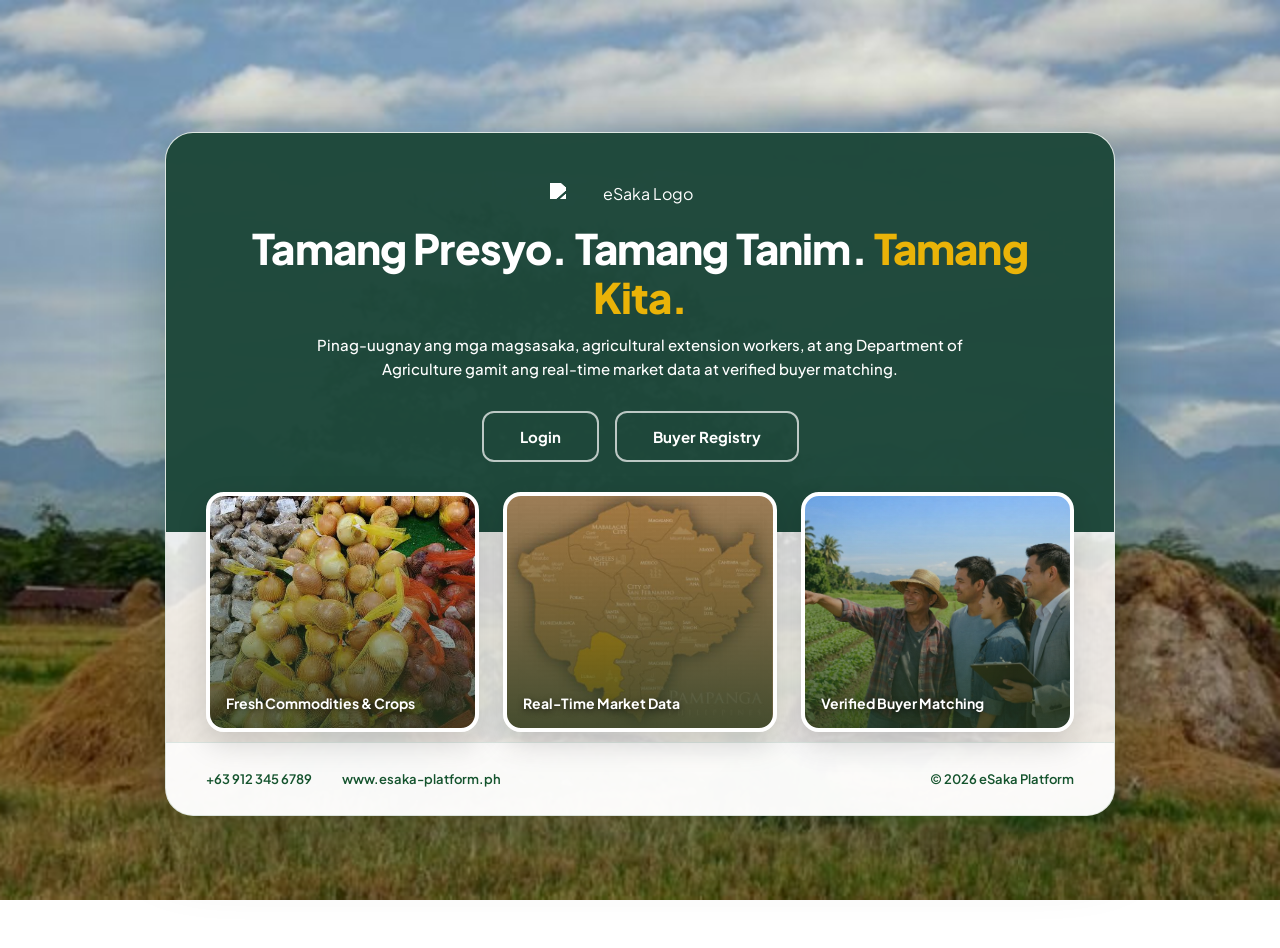
==== frontend/index.html @ f0208234 "style: update color variables and background styles for improved UI consistency" ====
<!DOCTYPE html>
<html lang="en">
<head>
<meta charset="UTF-8">
<meta name="viewport" content="width=device-width, initial-scale=1.0">
<title>eSaka — Tamang Presyo. Tamang Tanim. Tamang Kita.</title>
<link rel="preconnect" href="https://fonts.googleapis.com">
<link rel="preconnect" href="https://fonts.gstatic.com" crossorigin>
<link href="https://fonts.googleapis.com/css2?family=Plus+Jakarta+Sans:wght@400;500;600;700;800&display=swap" rel="stylesheet">
<style>
  :root {
    --green-primary: #0B382A;
    --green-dark: #14532D;
    --gold: #EAB308;
    --muted: #202824;
    --bean-sprout: #FFFFFF;
    --endive: #D9E4DE;
    --radicchio: #C0392B;
  }

  * {
    margin: 0;
    padding: 0;
    box-sizing: border-box;
  }

  html, body {
    width: 100%;
    min-height: 100vh;
    font-family: 'Plus Jakarta Sans', sans-serif;
    display: flex;
    align-items: center;
    justify-content: center;
    padding: 24px;
    position: relative;
    overflow-x: hidden;
  }

  /* ==========================================================
     BACKGROUND SLIDESHOW STYLES
     ========================================================== */
  .bg-slideshow {
    position: fixed;
    top: 0;
    left: 0;
    width: 100%;
    height: 100%;
    z-index: 0; /* Binago: 0 para hindi maitago sa likod */
  }

  .bg-slide {
    position: absolute;
    top: 0;
    left: 0;
    width: 100%;
    height: 100%;
    background-size: cover;
    background-position: center;
    /* TINANGGAL ang background-attachment: fixed */
    opacity: 0;
    transition: opacity 1s ease-in-out;
  }

  .bg-slide.active {
    opacity: 1;
  }

  /* Mga background images */
  .bg-slide:nth-child(1) { background-image: url('images/esakabg.jpg'); }
  .bg-slide:nth-child(2) { background-image: url('images/esakabg2.jpg'); }
  .bg-slide:nth-child(3) { background-image: url('images/esakabg3.avif'); }


  /* ==========================================================
     MAIN CARD LAYOUT
     ========================================================== */
  .landing-card-layout {
    width: 100%;
    max-width: 950px;
    /* Binago: mas transparent (0.65) at tinanggal ang backdrop-filter */
    background: rgba(255, 255, 255, 0.86);
    border-radius: 28px;
    overflow: hidden;
    box-shadow: 0 30px 70px rgba(11, 56, 42, 0.3);
    border: 1px solid rgba(217, 228, 222, 0.8);
    display: flex;
    flex-direction: column;
    z-index: 1;
    position: relative;
  }

  /* ==========================================================
     TOP SECTION - Logo and Title
     ========================================================== */
  .hero-header {
    /* Binago: semi-transparent green (0.72) */
    background: rgba(11, 56, 42, 0.9);
    padding: 50px 50px 70px 50px;
    color: #ffffff;
    text-align: center;
    display: flex;
    flex-direction: column;
    align-items: center;
    position: relative;
  }

  .brand-logo-img {
    width: 180px;
    height: auto;
    object-fit: contain;
    margin-bottom: 20px;
    filter: brightness(0) invert(1);
  }

  .hero-title {
    font-size: 42px;
    font-weight: 800;
    line-height: 1.15;
    letter-spacing: -0.02em;
    margin-bottom: 12px;
  }

  .hero-title span {
    color: var(--gold);
  }

  .hero-desc {
    font-size: 15px;
    line-height: 1.6;
    color: var(--bean-sprout);
    font-weight: 500;
    max-width: 650px;
  }

  /* ==========================================================
     BUTTONS - Transparent, same color pag hover
     ========================================================== */
  .action-buttons {
    display: flex;
    gap: 16px;
    margin-top: 30px;
  }

  .btn {
    appearance: none;
    font-family: inherit;
    font-size: 15px;
    font-weight: 700;
    padding: 14px 36px;
    border-radius: 12px;
    cursor: pointer;
    text-decoration: none;
    transition: all 0.25s ease;
    display: inline-flex;
    align-items: center;
    justify-content: center;
    border: 2px solid rgba(255, 255, 255, 0.7);
    background: transparent;
    color: #ffffff;
  }

  .btn:hover {
    background: var(--gold);
    border-color: var(--gold);
    color: var(--green-dark);
    transform: translateY(-2px);
    box-shadow: 0 6px 16px rgba(0, 0, 0, 0.2);
  }

  /* ==========================================================
     3 IMAGE CARDS - Overlapping
     ========================================================== */
  .cards-grid-container {
    display: grid;
    grid-template-columns: repeat(3, 1fr);
    gap: 24px;
    padding: 0 40px;
    margin-top: -40px;
    position: relative;
    z-index: 2;
  }

  .vertical-card {
    border-radius: 18px;
    overflow: hidden;
    box-shadow: 0 12px 30px rgba(0, 0, 0, 0.15);
    border: 4px solid var(--bean-sprout);
    height: 240px;
    position: relative;
    background-size: cover;
    background-position: center;
    transition: transform 0.3s ease;
  }

  .vertical-card:hover {
    transform: translateY(-6px);
  }

  .vertical-card:nth-child(1) {
    background-image: linear-gradient(to top, rgba(40,60,33,0.75), transparent), url('images/esakacrops.jpg');
  }
  .vertical-card:nth-child(2) {
    background-image: linear-gradient(to top, rgba(40,60,33,0.75), transparent), url('images/esakadatapic.jpg');
  }
  .vertical-card:nth-child(3) {
    background-image: linear-gradient(to top, rgba(40,60,33,0.75), transparent), url('images/esakabuyermatching.jpg');
  }

  .card-label {
    position: absolute;
    bottom: 16px;
    left: 16px;
    right: 16px;
    color: #ffffff;
    font-size: 14px;
    font-weight: 700;
    text-shadow: 0 2px 6px rgba(0,0,0,0.6);
  }

  /* ==========================================================
     FOOTER
     ========================================================== */
  .layout-footer {
    padding: 28px 40px;
    display: flex;
    justify-content: space-between;
    align-items: center;
    /* Binago: mas transparent (0.5) */
    background: rgba(255, 255, 255, 0.82);
    margin-top: 10px;
    border-top: 1px solid rgba(217, 228, 222, 0.9);
  }

  .footer-contact-info {
    display: flex;
    gap: 30px;
    font-size: 13px;
    font-weight: 600;
    color: var(--green-dark);
  }

  .footer-copyright {
    font-size: 13px;
    font-weight: 600;
    color: var(--green-dark);
  }

  @media (max-width: 768px) {
    .cards-grid-container {
      grid-template-columns: 1fr;
      margin-top: 20px;
      padding: 0 20px;
    }
    .hero-header {
      padding: 30px 20px 40px 20px;
    }
    .hero-title {
      font-size: 28px;
    }
    .layout-footer {
      flex-direction: column;
      gap: 12px;
      align-items: center;
      padding: 20px;
    }
    .action-buttons {
      flex-direction: column;
      width: 100%;
    }
    .btn {
      width: 100%;
    }
    .footer-contact-info {
      flex-direction: column;
      align-items: center;
      gap: 8px;
    }
  }
</style>
</head>
<body>

<!-- Background Slideshow Layer -->
<div class="bg-slideshow">
  <div class="bg-slide active"></div>
  <div class="bg-slide"></div>
  <div class="bg-slide"></div>
</div>

<div class="landing-card-layout">
 
  <!-- Top Section: Logo, Title, Description, Buttons -->
  <div class="hero-header">
    <img src="images/esakaname.png" alt="eSaka Logo" class="brand-logo-img">
    <h1 class="hero-title">Tamang Presyo. Tamang Tanim. <span>Tamang Kita.</span></h1>
    <p class="hero-desc">Pinag-uugnay ang mga magsasaka, agricultural extension workers, at ang Department of Agriculture gamit ang real-time market data at verified buyer matching.</p>
   
    <div class="action-buttons">
      <button class="btn" type="button" id="loginBtn">Login</button>
      <button class="btn" type="button" id="registryBtn">Buyer Registry</button>
    </div>
  </div>

  <!-- 3 Image Cards -->
  <div class="cards-grid-container">
    <div class="vertical-card">
      <div class="card-label"> Fresh Commodities & Crops</div>
    </div>
    <div class="vertical-card">
      <div class="card-label"> Real-Time Market Data</div>
    </div>
    <div class="vertical-card">
      <div class="card-label"> Verified Buyer Matching</div>
    </div>
  </div>

  <!-- Footer -->
  <div class="layout-footer">
    <div class="footer-contact-info">
      <span> +63 912 345 6789</span>
      <span> www.esaka-platform.ph</span>
    </div>
    <div class="footer-copyright">
      <span>&copy; 2026 eSaka Platform</span>
    </div>
  </div>

</div>

<script>
  // Navigation scripts
  document.getElementById('loginBtn').addEventListener('click', () => {
    window.location.href = 'login.html';
  });

  document.getElementById('registryBtn').addEventListener('click', () => {
    window.location.href = 'buyer-registry.html';
  });

  // Background Slideshow Script (Every 4 seconds)
  const slides = document.querySelectorAll('.bg-slide');
  let currentSlide = 0;

  function nextSlide() {
    slides[currentSlide].classList.remove('active');
    currentSlide = (currentSlide + 1) % slides.length;
    slides[currentSlide].classList.add('active');
  }

  setInterval(nextSlide, 4000);
</script>

</body>
</html>
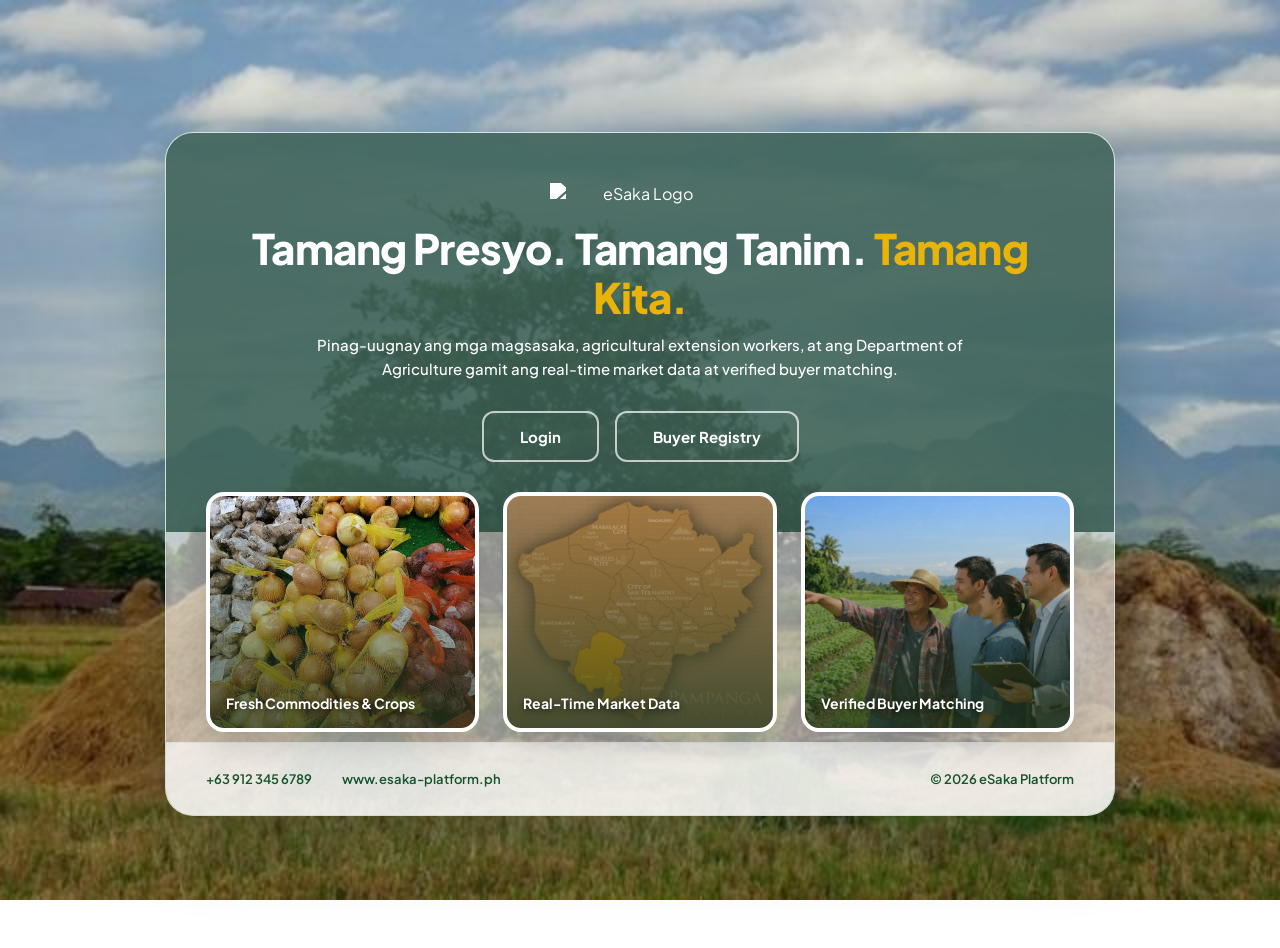
==== commit 73f692d0: "style: adjust background transparency for improved UI aesthetics" ====
--- a/frontend/index.html
+++ b/frontend/index.html
@@ -78,7 +78,7 @@
     width: 100%;
     max-width: 950px;
     /* Binago: mas transparent (0.65) at tinanggal ang backdrop-filter */
-    background: rgba(255, 255, 255, 0.86);
+    background: rgba(255, 255, 255, 0.58);
     border-radius: 28px;
     overflow: hidden;
     box-shadow: 0 30px 70px rgba(11, 56, 42, 0.3);
@@ -94,7 +94,7 @@
      ========================================================== */
   .hero-header {
     /* Binago: semi-transparent green (0.72) */
-    background: rgba(11, 56, 42, 0.9);
+    background: rgba(11, 56, 42, 0.68);
     padding: 50px 50px 70px 50px;
     color: #ffffff;
     text-align: center;
@@ -226,7 +226,7 @@
     justify-content: space-between;
     align-items: center;
     /* Binago: mas transparent (0.5) */
-    background: rgba(255, 255, 255, 0.82);
+    background: rgba(255, 255, 255, 0.68);
     margin-top: 10px;
     border-top: 1px solid rgba(217, 228, 222, 0.9);
   }
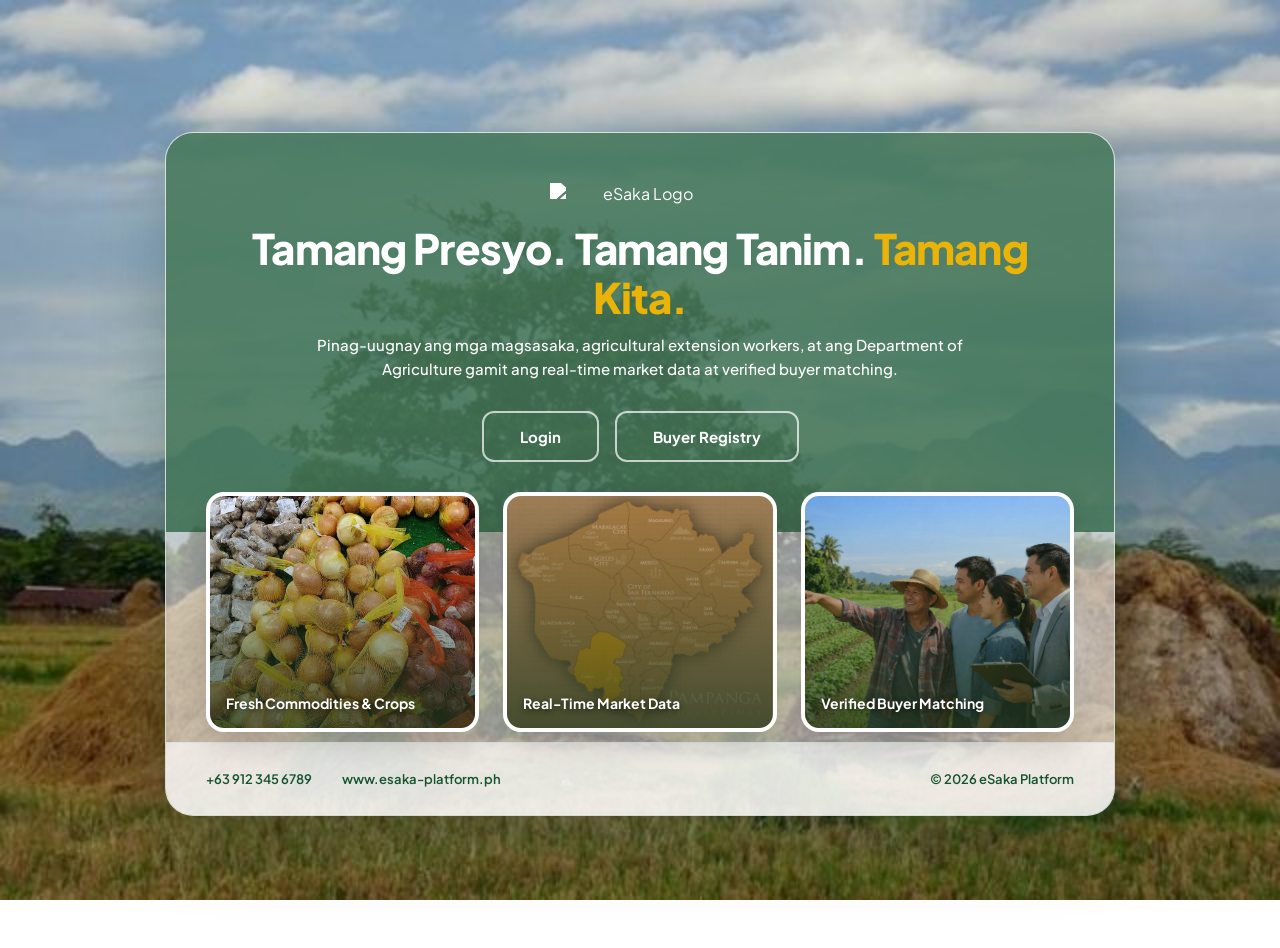
==== commit a9ba5010: "style: update hero header background color for improved UI aesthetics" ====
--- a/frontend/index.html
+++ b/frontend/index.html
@@ -94,7 +94,7 @@
      ========================================================== */
   .hero-header {
     /* Binago: semi-transparent green (0.72) */
-    background: rgba(11, 56, 42, 0.68);
+    background: rgba(20, 83, 45, 0.68);
     padding: 50px 50px 70px 50px;
     color: #ffffff;
     text-align: center;
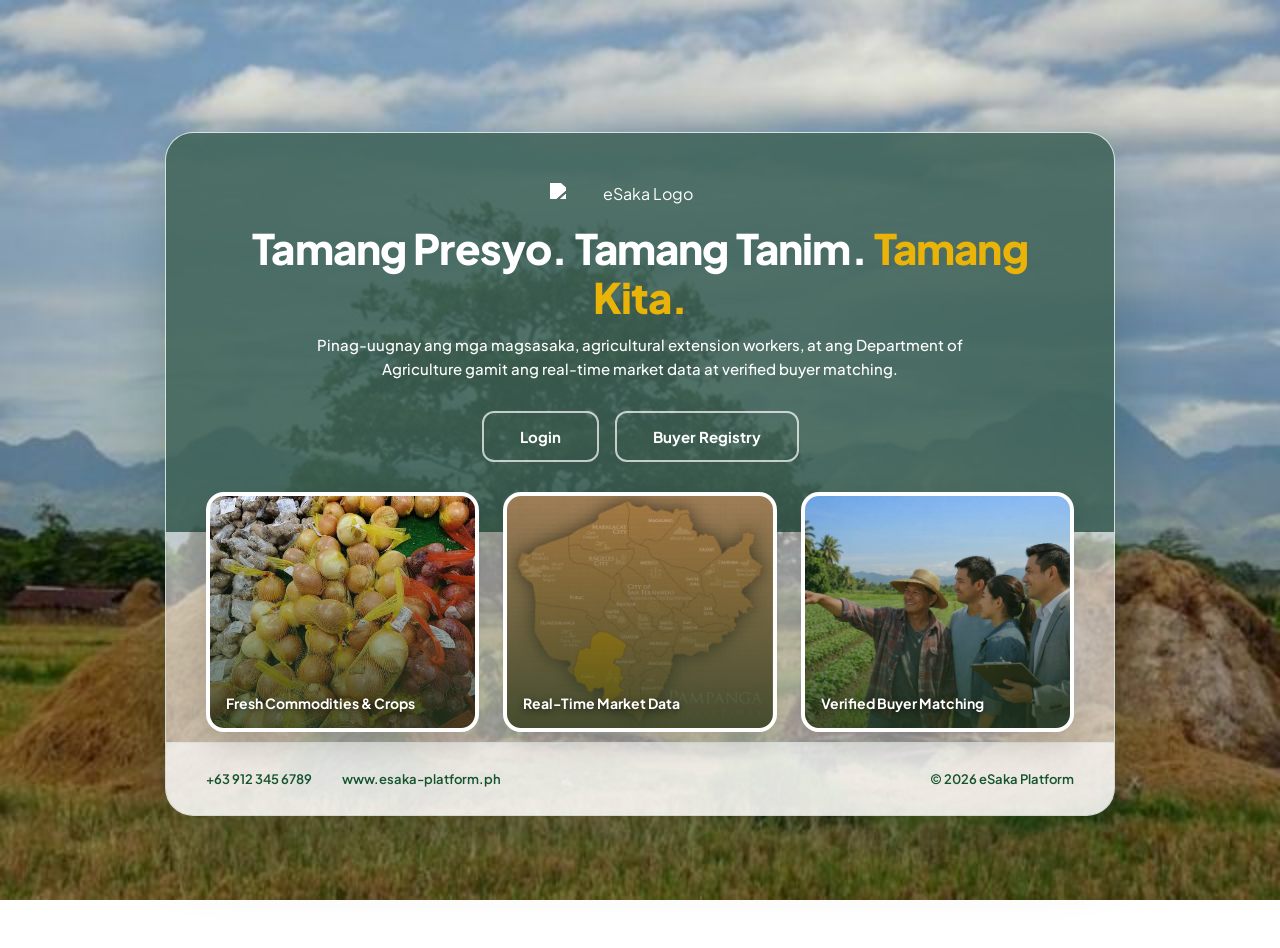
==== commit 4226340e: "style: update hero header background color for improved UI aesthetics" ====
--- a/frontend/index.html
+++ b/frontend/index.html
@@ -94,7 +94,7 @@
      ========================================================== */
   .hero-header {
     /* Binago: semi-transparent green (0.72) */
-    background: rgba(20, 83, 45, 0.68);
+    background: rgba(11, 56, 42, 0.68);
     padding: 50px 50px 70px 50px;
     color: #ffffff;
     text-align: center;
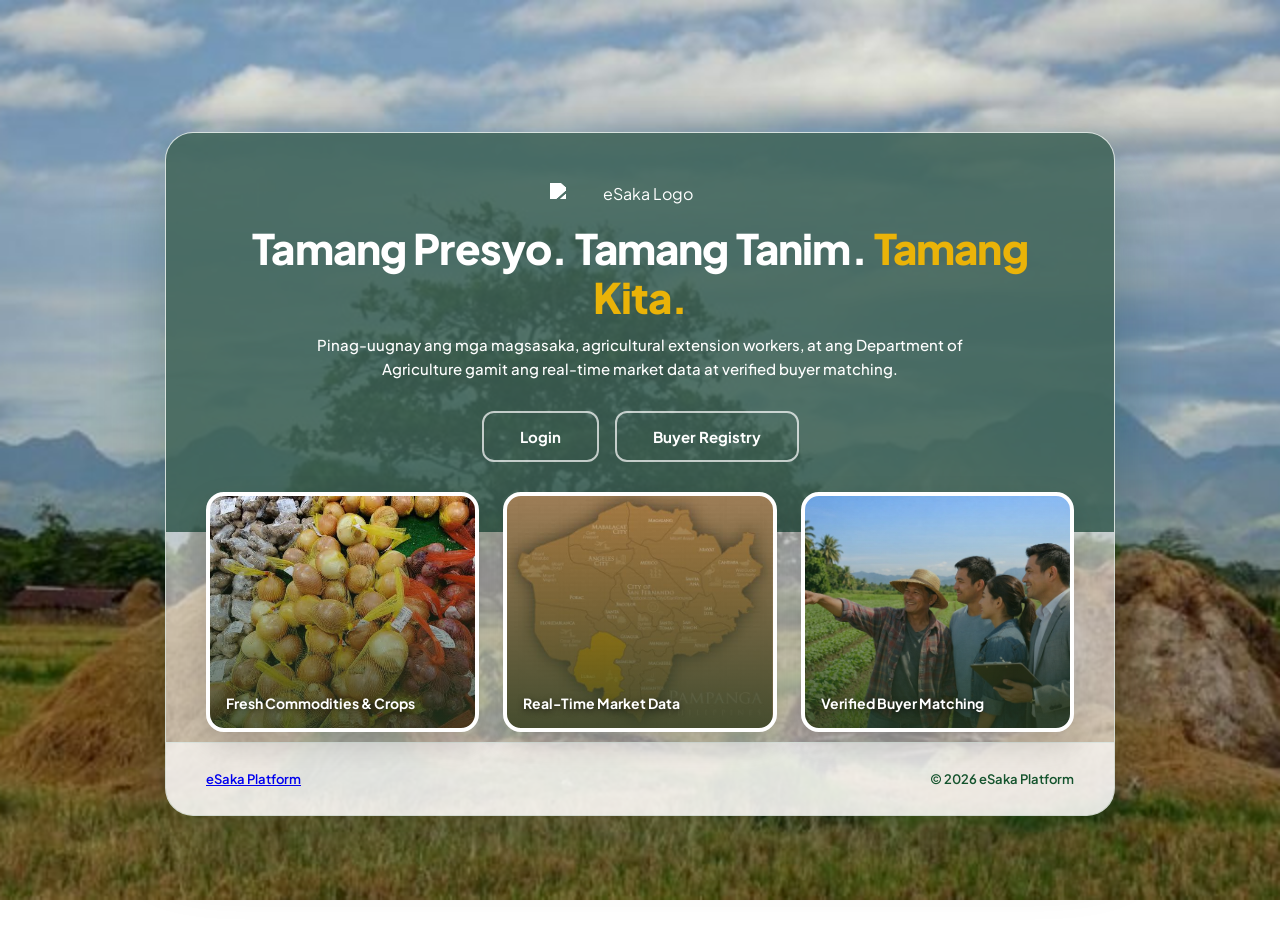
==== commit 0363201c: "refactor: update footer links for improved navigation consistency" ====
--- a/frontend/index.html
+++ b/frontend/index.html
@@ -317,8 +317,7 @@
   <!-- Footer -->
   <div class="layout-footer">
     <div class="footer-contact-info">
-      <span> +63 912 345 6789</span>
-      <span> www.esaka-platform.ph</span>
+      <a href="index.html">eSaka Platform</a>
     </div>
     <div class="footer-copyright">
       <span>&copy; 2026 eSaka Platform</span>
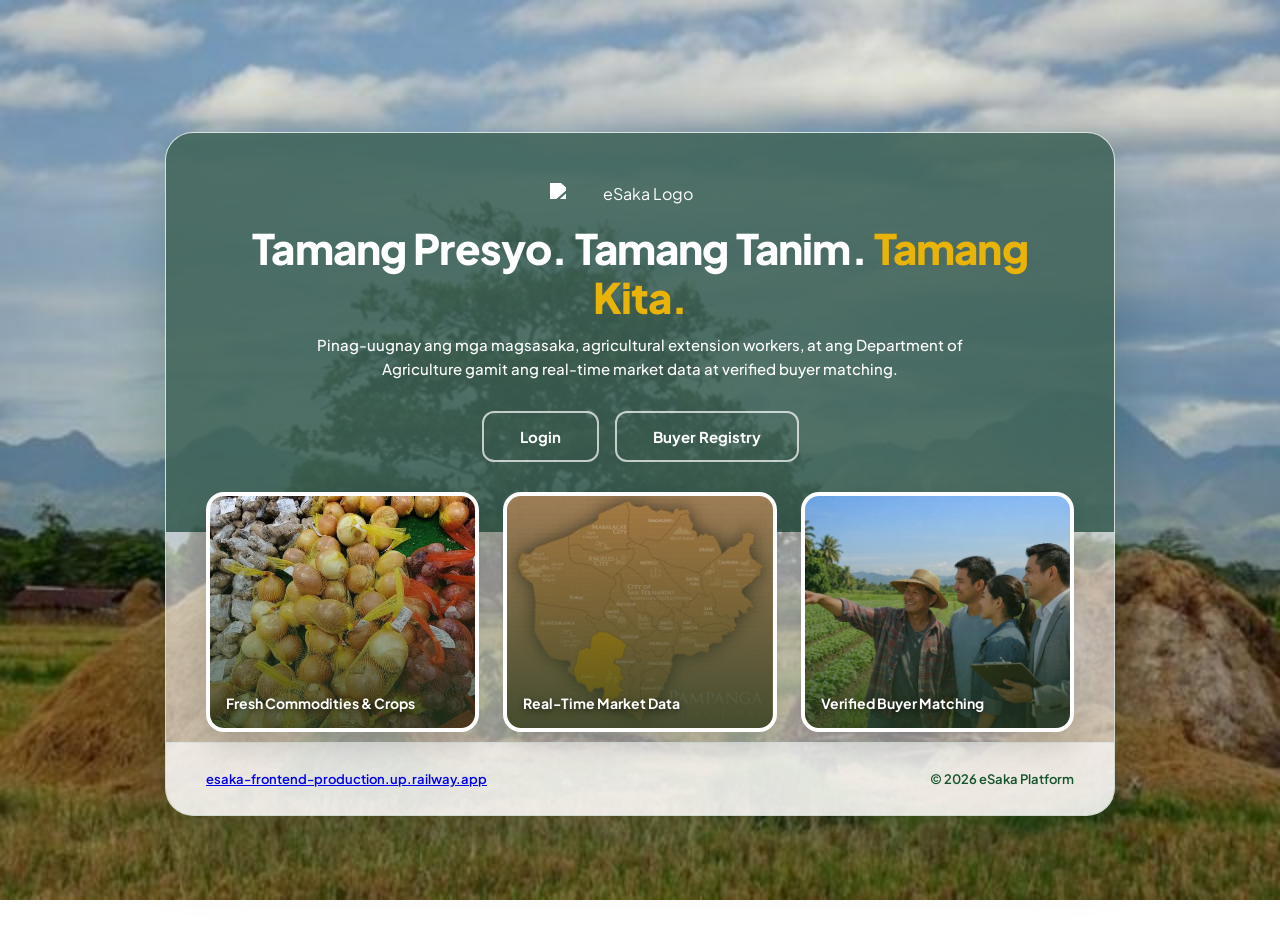
==== commit bf52e1b6: "refactor: update footer link to point to production site and improve security attributes" ====
--- a/frontend/index.html
+++ b/frontend/index.html
@@ -317,7 +317,11 @@
   <!-- Footer -->
   <div class="layout-footer">
     <div class="footer-contact-info">
-      <a href="index.html">eSaka Platform</a>
+      <a
+        href="https://esaka-frontend-production.up.railway.app/"
+        target="_blank"
+        rel="noopener noreferrer"
+      >esaka-frontend-production.up.railway.app</a>
     </div>
     <div class="footer-copyright">
       <span>&copy; 2026 eSaka Platform</span>
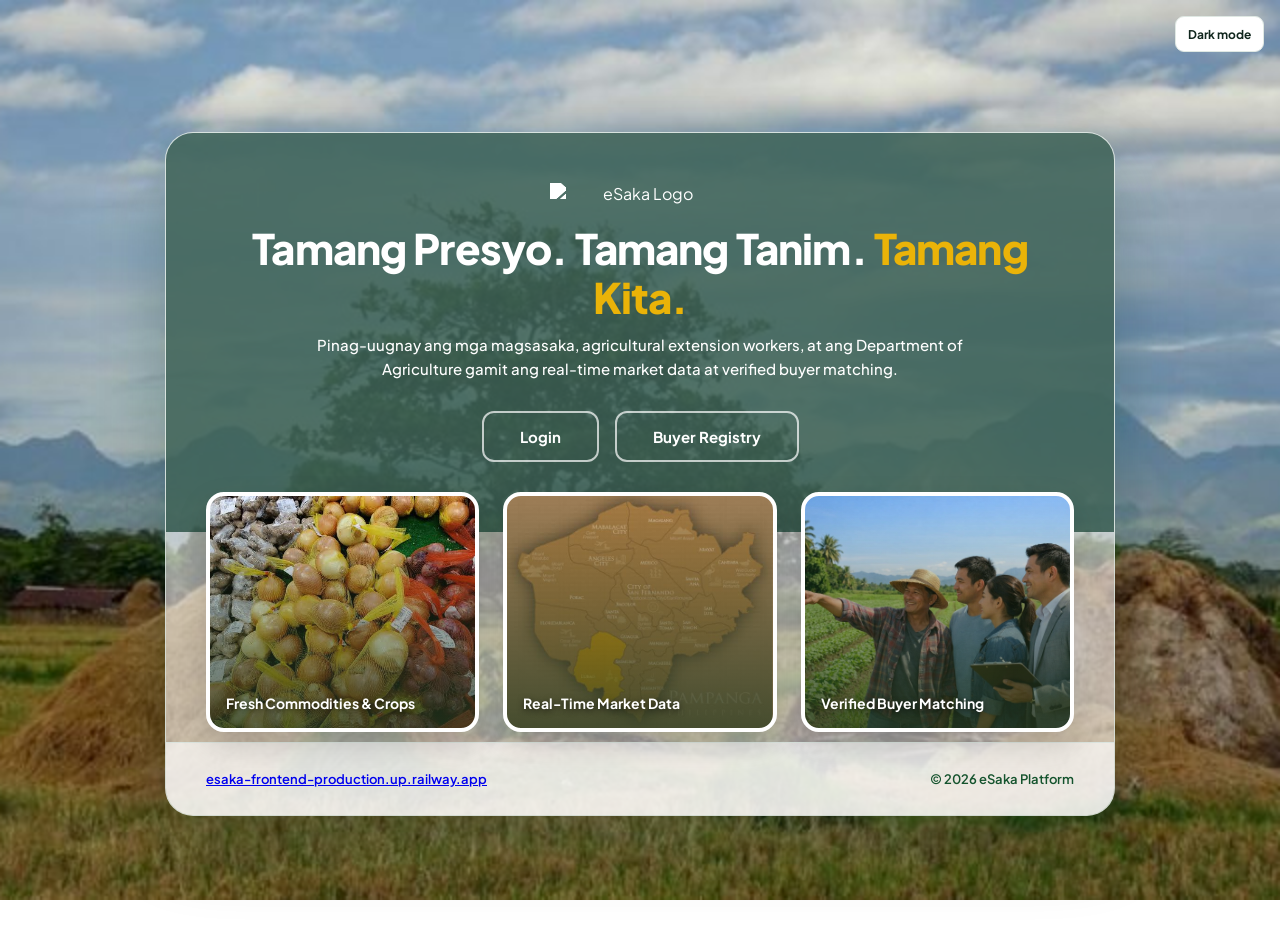
==== commit 34aef218: "feat: implement cookie-based authentication and enhance user session management - Updated authentica" ====
--- a/frontend/index.html
+++ b/frontend/index.html
@@ -1,6 +1,8 @@
 <!DOCTYPE html>
 <html lang="en">
 <head>
+  <link rel="stylesheet" href="assets/css/app-enhancements.css">
+  <script src="assets/js/app-enhancements.js" defer></script>
 <meta charset="UTF-8">
 <meta name="viewport" content="width=device-width, initial-scale=1.0">
 <title>eSaka — Tamang Presyo. Tamang Tanim. Tamang Kita.</title>
--- a/frontend/assets/css/app-enhancements.css
+++ b/frontend/assets/css/app-enhancements.css
@@ -0,0 +1,152 @@
+html[data-theme="dark"] {
+  color-scheme: dark;
+  --cream: #151b18;
+  --white: #202923;
+  --ink: #e5ece7;
+  --muted: #a4b2a9;
+  --border: #3b4941;
+  --border-light: #344139;
+  --green-light: #2b3b31;
+  --admin-canvas: #151b18;
+  --admin-surface: #202923;
+  --admin-ink: #e5ece7;
+  --admin-muted: #a4b2a9;
+  --admin-line: #3b4941;
+  --admin-green-tint: #2b3b31;
+}
+
+html[data-theme="dark"] body,
+html[data-theme="dark"] body.pc-modern {
+  background: #151b18 !important;
+  color: #e5ece7 !important;
+}
+
+html[data-theme="dark"] .card,
+html[data-theme="dark"] .modal-box,
+html[data-theme="dark"] .summary-card,
+html[data-theme="dark"] .user-info,
+html[data-theme="dark"] .search-box,
+html[data-theme="dark"] .form-field input,
+html[data-theme="dark"] .form-field select,
+html[data-theme="dark"] .form-field textarea,
+html[data-theme="dark"] input,
+html[data-theme="dark"] select,
+html[data-theme="dark"] textarea,
+html[data-theme="dark"] .btn-secondary,
+html[data-theme="dark"] .btn-outline-report,
+html[data-theme="dark"] .action-btn,
+html[data-theme="dark"] .btn-page {
+  background-color: #202923 !important;
+  color: #e5ece7 !important;
+  border-color: #3b4941 !important;
+}
+
+html[data-theme="dark"] .main,
+html[data-theme="dark"] .view,
+html[data-theme="dark"] .main-content,
+html[data-theme="dark"] .content,
+html[data-theme="dark"] .dashboard-content {
+  background-color: #151b18 !important;
+  color: #e5ece7 !important;
+}
+
+html[data-theme="dark"] table,
+html[data-theme="dark"] tbody,
+html[data-theme="dark"] tr,
+html[data-theme="dark"] td,
+html[data-theme="dark"] th {
+  color: #e5ece7;
+  border-color: #344139 !important;
+}
+
+html[data-theme="dark"] thead th,
+html[data-theme="dark"] tbody tr:hover td {
+  background-color: #26332b !important;
+}
+
+html[data-theme="dark"] h1,
+html[data-theme="dark"] h2,
+html[data-theme="dark"] h3,
+html[data-theme="dark"] label,
+html[data-theme="dark"] .card-title,
+html[data-theme="dark"] .main-header h1,
+html[data-theme="dark"] .summary-count {
+  color: #e5ece7 !important;
+}
+
+.theme-toggle {
+  flex: none;
+  min-height: 36px;
+  padding: 7px 12px;
+  border: 1px solid var(--border, #dfe8e3);
+  border-radius: 9px;
+  background: var(--white, #fff);
+  color: var(--ink, #10261d);
+  font: inherit;
+  font-size: 12px;
+  font-weight: 700;
+  cursor: pointer;
+}
+
+body > .theme-toggle {
+  position: fixed;
+  top: 16px;
+  right: 16px;
+  z-index: 5000;
+}
+
+#apiLoadingProgress {
+  position: fixed;
+  z-index: 10000;
+  inset: 0 auto auto 0;
+  width: 100%;
+  height: 3px;
+  opacity: 0;
+  pointer-events: none;
+  transition: opacity .15s ease;
+}
+
+#apiLoadingProgress.is-visible { opacity: 1; }
+#apiLoadingProgress span {
+  display: block;
+  width: 35%;
+  height: 100%;
+  background: #e3a93a;
+  animation: api-loading 1s ease-in-out infinite alternate;
+}
+
+@keyframes api-loading {
+  from { transform: translateX(0); }
+  to { transform: translateX(190%); }
+}
+
+button.is-loading,
+input[type="submit"].is-loading {
+  position: relative;
+  opacity: .78;
+  cursor: wait !important;
+}
+
+button.is-loading::after,
+input[type="submit"].is-loading::after {
+  content: "";
+  display: inline-block;
+  width: 13px;
+  height: 13px;
+  margin-left: 9px;
+  vertical-align: -2px;
+  border: 2px solid currentColor;
+  border-right-color: transparent;
+  border-radius: 50%;
+  animation: button-spinner .65s linear infinite;
+}
+
+@keyframes button-spinner { to { transform: rotate(360deg); } }
+
+@media (prefers-reduced-motion: reduce) {
+  #apiLoadingProgress span,
+  button.is-loading::after,
+  input[type="submit"].is-loading::after {
+    animation-duration: 1.8s;
+  }
+}
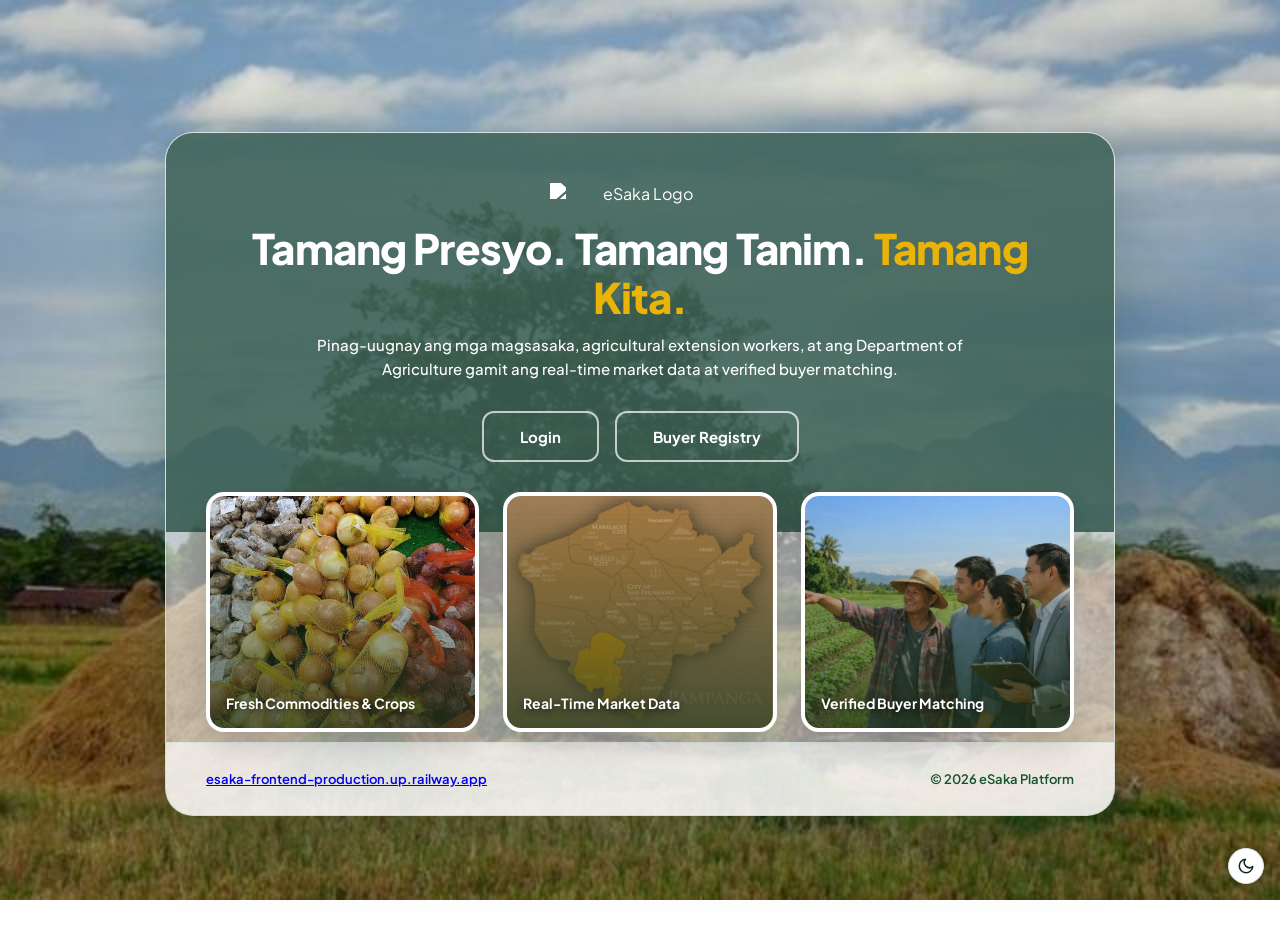
==== commit 289535d8: "feat: implement custom UI feedback system with toast notifications and modal dialogs" ====
--- a/frontend/index.html
+++ b/frontend/index.html
@@ -2,6 +2,7 @@
 <html lang="en">
 <head>
   <link rel="stylesheet" href="assets/css/app-enhancements.css">
+  <script src="assets/js/ui-feedback.js"></script>
   <script src="assets/js/app-enhancements.js" defer></script>
 <meta charset="UTF-8">
 <meta name="viewport" content="width=device-width, initial-scale=1.0">
--- a/frontend/assets/css/app-enhancements.css
+++ b/frontend/assets/css/app-enhancements.css
@@ -76,10 +76,14 @@
 
 .theme-toggle {
   flex: none;
-  min-height: 36px;
-  padding: 7px 12px;
+  display: inline-flex;
+  align-items: center;
+  justify-content: center;
+  width: 36px;
+  height: 36px;
+  padding: 0;
   border: 1px solid var(--border, #dfe8e3);
-  border-radius: 9px;
+  border-radius: 50%;
   background: var(--white, #fff);
   color: var(--ink, #10261d);
   font: inherit;
@@ -90,9 +94,10 @@
 
 body > .theme-toggle {
   position: fixed;
-  top: 16px;
+  bottom: 16px;
   right: 16px;
-  z-index: 5000;
+  z-index: 900;
+  box-shadow: 0 2px 8px rgba(0, 0, 0, .15);
 }
 
 #apiLoadingProgress {
@@ -150,3 +155,89 @@
     animation-duration: 1.8s;
   }
 }
+
+/* Uniform dark-mode readability across all roles */
+html[data-theme="dark"] body.pc-modern,
+html[data-theme="dark"] body {
+  --white: #202923;
+  --cream: #151b18;
+  --ink: #e5ece7;
+  --neutral: #e5ece7;
+  --muted: #a4b2a9;
+  --border: #3b4941;
+  --border-light: #344139;
+  --green-light: #2b3b31;
+  --primary: #7fd69a;
+  --pc-secondary: #a4b2a9;
+  --gold: #e6c36a;
+}
+
+html[data-theme="dark"] .topbar,
+html[data-theme="dark"] body.pc-modern .topbar,
+html[data-theme="dark"] .main-header,
+html[data-theme="dark"] .notification-dropdown,
+html[data-theme="dark"] .notification-header,
+html[data-theme="dark"] .notification-item,
+html[data-theme="dark"] .pc-panel,
+html[data-theme="dark"] .pc-kpi-card,
+html[data-theme="dark"] .alert-card,
+html[data-theme="dark"] .map-legend,
+html[data-theme="dark"] .modal-content,
+html[data-theme="dark"] .modal-header,
+html[data-theme="dark"] .modal-footer,
+html[data-theme="dark"] .dropdown-menu,
+html[data-theme="dark"] .pagination,
+html[data-theme="dark"] .filter-bar,
+html[data-theme="dark"] .toolbar {
+  background: #202923 !important;
+  color: #e5ece7 !important;
+  border-color: #3b4941 !important;
+}
+
+html[data-theme="dark"] .user-name,
+html[data-theme="dark"] .user-role,
+html[data-theme="dark"] .section-heading,
+html[data-theme="dark"] .eyebrow,
+html[data-theme="dark"] .map-legend,
+html[data-theme="dark"] .map-legend span,
+html[data-theme="dark"] .card-header,
+html[data-theme="dark"] .card-header *,
+html[data-theme="dark"] .card h1,
+html[data-theme="dark"] .card h2,
+html[data-theme="dark"] .card h3,
+html[data-theme="dark"] .card h4,
+html[data-theme="dark"] .card p,
+html[data-theme="dark"] .card strong,
+html[data-theme="dark"] .card-subtitle,
+html[data-theme="dark"] .summary-label,
+html[data-theme="dark"] .help-text,
+html[data-theme="dark"] .alert-desc,
+html[data-theme="dark"] .pc-panel *,
+html[data-theme="dark"] .pc-kpi-card *,
+html[data-theme="dark"] .notification-dropdown *,
+html[data-theme="dark"] .alert-card *,
+html[data-theme="dark"] .modal-box *,
+html[data-theme="dark"] .modal-content * {
+  color: #e5ece7;
+}
+
+html[data-theme="dark"] .user-role,
+html[data-theme="dark"] .card-subtitle,
+html[data-theme="dark"] .summary-label,
+html[data-theme="dark"] .help-text,
+html[data-theme="dark"] .alert-desc {
+  color: #a4b2a9;
+}
+
+html[data-theme="dark"] .section-heading,
+html[data-theme="dark"] .eyebrow {
+  color: #7fd69a;
+}
+
+html[data-theme="dark"] .leaflet-popup-content-wrapper,
+html[data-theme="dark"] .leaflet-popup-tip,
+html[data-theme="dark"] .leaflet-control,
+html[data-theme="dark"] .leaflet-bar a {
+  background: #202923 !important;
+  color: #e5ece7 !important;
+}
